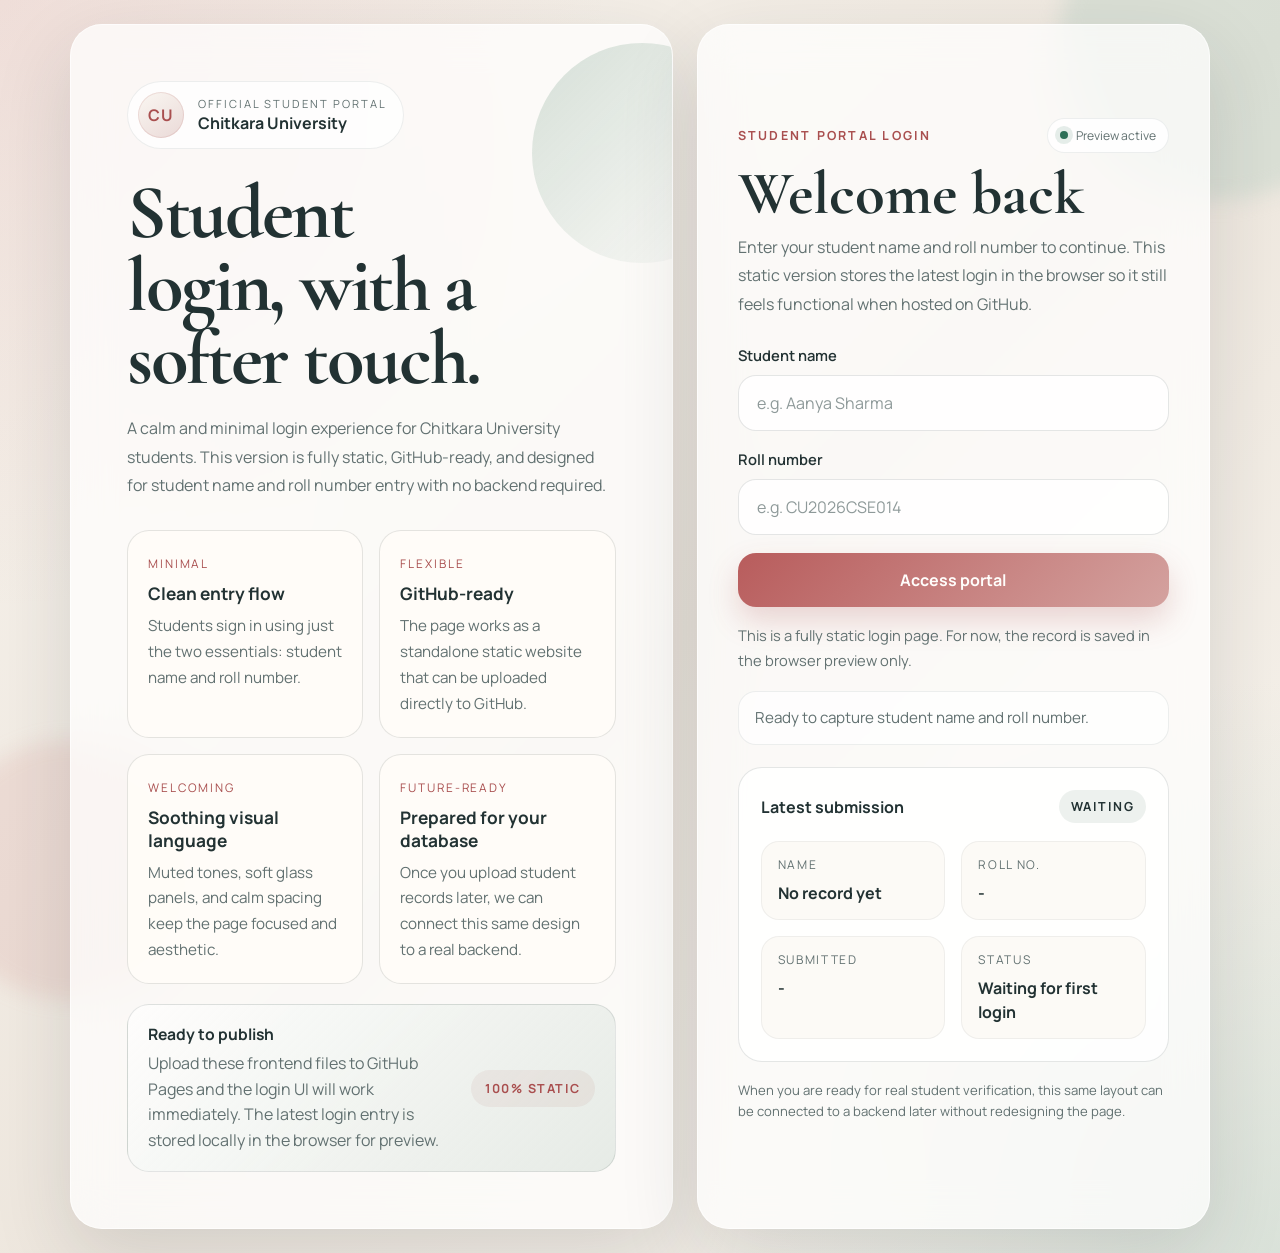
==== index.html @ b365e527 "Add files via upload" ====
<!DOCTYPE html>
<html lang="en">
<head>
    <meta charset="UTF-8">
    <meta name="viewport" content="width=device-width, initial-scale=1.0">
    <title>Chitkara University | Student Login</title>
    <link rel="preconnect" href="https://fonts.googleapis.com">
    <link rel="preconnect" href="https://fonts.gstatic.com" crossorigin>
    <link href="https://fonts.googleapis.com/css2?family=Cormorant+Garamond:wght@500;600;700&family=Manrope:wght@400;500;600;700&display=swap" rel="stylesheet">
    <style>
        :root {
            --sand: #f5efe7;
            --mist: rgba(255, 255, 255, 0.72);
            --paper: rgba(255, 252, 248, 0.92);
            --sage: #c9d7cd;
            --rose: #cf8f8d;
            --rose-deep: #a94f4f;
            --ink: #223233;
            --muted: #627171;
            --line: rgba(34, 50, 51, 0.12);
            --shadow: 0 28px 80px rgba(36, 44, 52, 0.14);
            --success: #2e6f57;
            --warning: #99695d;
        }

        * {
            box-sizing: border-box;
        }

        html {
            scroll-behavior: smooth;
        }

        body {
            margin: 0;
            min-height: 100vh;
            font-family: "Manrope", sans-serif;
            color: var(--ink);
            background:
                radial-gradient(circle at top left, rgba(207, 143, 141, 0.22), transparent 34%),
                radial-gradient(circle at bottom right, rgba(201, 215, 205, 0.65), transparent 32%),
                linear-gradient(135deg, #f8f4ee 0%, #eee7de 52%, #f9f6f0 100%);
            position: relative;
            overflow-x: hidden;
        }

        body::before,
        body::after {
            content: "";
            position: fixed;
            border-radius: 999px;
            filter: blur(10px);
            pointer-events: none;
            z-index: 0;
        }

        body::before {
            width: 320px;
            height: 320px;
            top: -120px;
            right: -100px;
            background: rgba(201, 215, 205, 0.55);
        }

        body::after {
            width: 260px;
            height: 260px;
            bottom: -100px;
            left: -60px;
            background: rgba(207, 143, 141, 0.18);
        }

        .page-shell {
            min-height: 100vh;
            display: grid;
            place-items: center;
            padding: 24px;
            position: relative;
            z-index: 1;
        }

        .portal {
            width: min(1140px, 100%);
            display: grid;
            grid-template-columns: 1.08fr 0.92fr;
            gap: 24px;
            align-items: stretch;
        }

        .panel {
            position: relative;
            overflow: hidden;
            border-radius: 32px;
            border: 1px solid rgba(255, 255, 255, 0.65);
            background: var(--mist);
            backdrop-filter: blur(20px);
            box-shadow: var(--shadow);
        }

        .hero-panel {
            padding: clamp(32px, 5vw, 56px);
        }

        .hero-panel::after {
            content: "";
            position: absolute;
            width: 220px;
            height: 220px;
            right: -80px;
            top: 18px;
            border-radius: 50%;
            background: linear-gradient(135deg, rgba(201, 215, 205, 0.75), rgba(255, 255, 255, 0));
        }

        .brand-chip {
            display: inline-flex;
            align-items: center;
            gap: 14px;
            padding: 10px 16px 10px 10px;
            border-radius: 999px;
            background: rgba(255, 255, 255, 0.72);
            border: 1px solid rgba(34, 50, 51, 0.08);
            margin-bottom: 28px;
        }

        .brand-mark {
            width: 46px;
            height: 46px;
            border-radius: 50%;
            display: grid;
            place-items: center;
            background: linear-gradient(145deg, #faf7f2, #ead9d7);
            color: var(--rose-deep);
            font-weight: 700;
            letter-spacing: 0.08em;
            box-shadow: inset 0 0 0 1px rgba(169, 79, 79, 0.14);
        }

        .brand-text {
            line-height: 1.2;
        }

        .brand-text small {
            display: block;
            color: var(--muted);
            text-transform: uppercase;
            letter-spacing: 0.18em;
            font-size: 0.7rem;
            margin-bottom: 4px;
        }

        .brand-text strong {
            font-size: 1rem;
            font-weight: 700;
        }

        .hero-title {
            margin: 0 0 18px;
            font-family: "Cormorant Garamond", serif;
            font-size: clamp(3.2rem, 6vw, 5.1rem);
            line-height: 0.95;
            letter-spacing: -0.03em;
            max-width: 10ch;
        }

        .hero-copy {
            max-width: 34rem;
            margin: 0 0 30px;
            color: var(--muted);
            font-size: 1rem;
            line-height: 1.8;
        }

        .hero-grid {
            display: grid;
            grid-template-columns: repeat(2, minmax(0, 1fr));
            gap: 16px;
            margin-bottom: 20px;
        }

        .feature-card {
            border-radius: 22px;
            padding: 20px;
            background: var(--paper);
            border: 1px solid var(--line);
        }

        .feature-card span {
            display: inline-block;
            font-size: 0.74rem;
            text-transform: uppercase;
            letter-spacing: 0.16em;
            color: var(--rose-deep);
            margin-bottom: 10px;
        }

        .feature-card h2 {
            margin: 0 0 8px;
            font-size: 1.08rem;
        }

        .feature-card p {
            margin: 0;
            color: var(--muted);
            line-height: 1.7;
            font-size: 0.95rem;
        }

        .feature-banner {
            display: flex;
            justify-content: space-between;
            gap: 16px;
            align-items: center;
            padding: 18px 20px;
            border-radius: 22px;
            background: linear-gradient(135deg, rgba(255, 255, 255, 0.68), rgba(201, 215, 205, 0.42));
            border: 1px solid var(--line);
        }

        .feature-banner strong {
            display: block;
            margin-bottom: 6px;
            font-size: 0.98rem;
        }

        .feature-banner p {
            margin: 0;
            color: var(--muted);
            line-height: 1.6;
        }

        .feature-pill {
            white-space: nowrap;
            padding: 10px 14px;
            border-radius: 999px;
            background: rgba(169, 79, 79, 0.08);
            color: var(--rose-deep);
            font-size: 0.78rem;
            text-transform: uppercase;
            letter-spacing: 0.12em;
            font-weight: 700;
        }

        .login-panel {
            padding: clamp(28px, 4vw, 40px);
            display: flex;
            flex-direction: column;
            justify-content: center;
        }

        .panel-top {
            display: flex;
            justify-content: space-between;
            gap: 12px;
            align-items: center;
            margin-bottom: 12px;
        }

        .eyebrow {
            margin: 0;
            color: var(--rose-deep);
            text-transform: uppercase;
            letter-spacing: 0.18em;
            font-size: 0.78rem;
            font-weight: 700;
        }

        .live-chip {
            padding: 8px 12px;
            border-radius: 999px;
            background: rgba(255, 255, 255, 0.86);
            border: 1px solid rgba(34, 50, 51, 0.08);
            color: var(--muted);
            font-size: 0.76rem;
            display: inline-flex;
            align-items: center;
            gap: 8px;
        }

        .live-chip::before {
            content: "";
            width: 8px;
            height: 8px;
            border-radius: 50%;
            background: var(--success);
            box-shadow: 0 0 0 5px rgba(46, 111, 87, 0.12);
        }

        .login-title {
            margin: 0 0 10px;
            font-family: "Cormorant Garamond", serif;
            font-size: clamp(2.7rem, 5vw, 3.8rem);
            line-height: 0.95;
        }

        .login-copy {
            margin: 0 0 26px;
            color: var(--muted);
            line-height: 1.8;
        }

        form {
            display: grid;
            gap: 18px;
        }

        .field {
            display: grid;
            gap: 10px;
        }

        label {
            font-size: 0.92rem;
            font-weight: 600;
            color: var(--ink);
        }

        input {
            width: 100%;
            border: 1px solid rgba(34, 50, 51, 0.12);
            border-radius: 18px;
            padding: 16px 18px;
            background: rgba(255, 255, 255, 0.84);
            font: inherit;
            color: var(--ink);
            transition: border-color 0.25s ease, transform 0.25s ease, box-shadow 0.25s ease;
        }

        input::placeholder {
            color: rgba(98, 113, 113, 0.72);
        }

        input:focus {
            outline: none;
            border-color: rgba(169, 79, 79, 0.32);
            box-shadow: 0 0 0 5px rgba(169, 79, 79, 0.08);
            transform: translateY(-1px);
        }

        .submit-button {
            border: 0;
            border-radius: 18px;
            padding: 16px 18px;
            font: inherit;
            font-weight: 700;
            background: linear-gradient(135deg, #b85c5c, #d4a29f);
            color: #fffdfb;
            cursor: pointer;
            transition: transform 0.25s ease, box-shadow 0.25s ease, opacity 0.25s ease;
            box-shadow: 0 14px 30px rgba(169, 79, 79, 0.22);
        }

        .submit-button:hover {
            transform: translateY(-2px);
            box-shadow: 0 18px 35px rgba(169, 79, 79, 0.3);
        }

        .submit-button:disabled {
            opacity: 0.7;
            cursor: wait;
            transform: none;
        }

        .helper {
            margin: 16px 0 0;
            color: var(--muted);
            font-size: 0.92rem;
            line-height: 1.7;
        }

        .status {
            margin-top: 18px;
            border-radius: 18px;
            padding: 14px 16px;
            font-size: 0.95rem;
            line-height: 1.6;
            background: rgba(255, 255, 255, 0.68);
            border: 1px solid rgba(34, 50, 51, 0.08);
            color: var(--muted);
        }

        .status.success {
            background: rgba(46, 111, 87, 0.08);
            border-color: rgba(46, 111, 87, 0.2);
            color: var(--success);
        }

        .status.warning {
            background: rgba(153, 105, 93, 0.08);
            border-color: rgba(153, 105, 93, 0.18);
            color: var(--warning);
        }

        .status.error {
            background: rgba(169, 79, 79, 0.08);
            border-color: rgba(169, 79, 79, 0.18);
            color: var(--rose-deep);
        }

        .preview-card {
            margin-top: 22px;
            padding: 22px;
            border-radius: 24px;
            background: rgba(255, 255, 255, 0.86);
            border: 1px solid var(--line);
        }

        .preview-header {
            display: flex;
            justify-content: space-between;
            gap: 12px;
            align-items: center;
            margin-bottom: 18px;
        }

        .preview-header strong {
            font-size: 1rem;
        }

        .storage-mode {
            padding: 8px 12px;
            border-radius: 999px;
            background: rgba(201, 215, 205, 0.34);
            color: var(--ink);
            font-size: 0.78rem;
            text-transform: uppercase;
            letter-spacing: 0.12em;
            font-weight: 700;
        }

        .preview-grid {
            margin: 0;
            display: grid;
            grid-template-columns: repeat(2, minmax(0, 1fr));
            gap: 16px;
        }

        .preview-grid div {
            padding: 14px 16px;
            border-radius: 18px;
            background: #fcfaf6;
            border: 1px solid rgba(34, 50, 51, 0.06);
        }

        dt {
            font-size: 0.75rem;
            text-transform: uppercase;
            letter-spacing: 0.14em;
            color: var(--muted);
            margin-bottom: 8px;
        }

        dd {
            margin: 0;
            font-size: 1rem;
            font-weight: 700;
            line-height: 1.5;
        }

        .footer-note {
            margin-top: 18px;
            color: var(--muted);
            font-size: 0.82rem;
            line-height: 1.6;
        }

        @media (max-width: 920px) {
            .portal {
                grid-template-columns: 1fr;
            }

            .hero-title {
                max-width: none;
            }
        }

        @media (max-width: 640px) {
            .page-shell {
                padding: 16px;
            }

            .hero-grid,
            .preview-grid {
                grid-template-columns: 1fr;
            }

            .feature-banner,
            .panel-top,
            .preview-header {
                flex-direction: column;
                align-items: flex-start;
            }

            .hero-panel,
            .login-panel {
                border-radius: 28px;
            }
        }
    </style>
</head>
<body>
    <div class="page-shell">
        <main class="portal">
            <section class="panel hero-panel">
                <div class="brand-chip">
                    <div class="brand-mark" aria-hidden="true">CU</div>
                    <div class="brand-text">
                        <small>Official Student Portal</small>
                        <strong>Chitkara University</strong>
                    </div>
                </div>

                <h1 class="hero-title">Student login, with a softer touch.</h1>
                <p class="hero-copy">
                    A calm and minimal login experience for Chitkara University students. This version is fully static,
                    GitHub-ready, and designed for student name and roll number entry with no backend required.
                </p>

                <div class="hero-grid">
                    <article class="feature-card">
                        <span>Minimal</span>
                        <h2>Clean entry flow</h2>
                        <p>Students sign in using just the two essentials: student name and roll number.</p>
                    </article>
                    <article class="feature-card">
                        <span>Flexible</span>
                        <h2>GitHub-ready</h2>
                        <p>The page works as a standalone static website that can be uploaded directly to GitHub.</p>
                    </article>
                    <article class="feature-card">
                        <span>Welcoming</span>
                        <h2>Soothing visual language</h2>
                        <p>Muted tones, soft glass panels, and calm spacing keep the page focused and aesthetic.</p>
                    </article>
                    <article class="feature-card">
                        <span>Future-ready</span>
                        <h2>Prepared for your database</h2>
                        <p>Once you upload student records later, we can connect this same design to a real backend.</p>
                    </article>
                </div>

                <div class="feature-banner">
                    <div>
                        <strong>Ready to publish</strong>
                        <p>
                            Upload these frontend files to GitHub Pages and the login UI will work immediately. The
                            latest login entry is stored locally in the browser for preview.
                        </p>
                    </div>
                    <div class="feature-pill">100% Static</div>
                </div>
            </section>

            <section class="panel login-panel">
                <div class="panel-top">
                    <p class="eyebrow">Student Portal Login</p>
                    <div class="live-chip">Preview active</div>
                </div>

                <h2 class="login-title">Welcome back</h2>
                <p class="login-copy">
                    Enter your student name and roll number to continue. This static version stores the latest login in
                    the browser so it still feels functional when hosted on GitHub.
                </p>

                <form id="login-form" novalidate>
                    <div class="field">
                        <label for="studentName">Student name</label>
                        <input
                            id="studentName"
                            name="studentName"
                            type="text"
                            placeholder="e.g. Aanya Sharma"
                            autocomplete="name"
                            required
                        >
                    </div>

                    <div class="field">
                        <label for="rollNumber">Roll number</label>
                        <input
                            id="rollNumber"
                            name="rollNumber"
                            type="text"
                            placeholder="e.g. CU2026CSE014"
                            autocomplete="off"
                            required
                        >
                    </div>

                    <button id="submitButton" class="submit-button" type="submit">Access portal</button>
                </form>

                <p class="helper">
                    This is a fully static login page. For now, the record is saved in the browser preview only.
                </p>

                <div id="formStatus" class="status" aria-live="polite">
                    Ready to capture student name and roll number.
                </div>

                <section class="preview-card" aria-labelledby="previewTitle">
                    <div class="preview-header">
                        <strong id="previewTitle">Latest submission</strong>
                        <span id="storageMode" class="storage-mode">Waiting</span>
                    </div>
                    <dl class="preview-grid">
                        <div>
                            <dt>Name</dt>
                            <dd id="previewName">No record yet</dd>
                        </div>
                        <div>
                            <dt>Roll no.</dt>
                            <dd id="previewRoll">-</dd>
                        </div>
                        <div>
                            <dt>Submitted</dt>
                            <dd id="previewTime">-</dd>
                        </div>
                        <div>
                            <dt>Status</dt>
                            <dd id="previewStatus">Waiting for first login</dd>
                        </div>
                    </dl>
                </section>

                <p class="footer-note">
                    When you are ready for real student verification, this same layout can be connected to a backend
                    later without redesigning the page.
                </p>
            </section>
        </main>
    </div>

    <script src="app.js"></script>
</body>
</html>
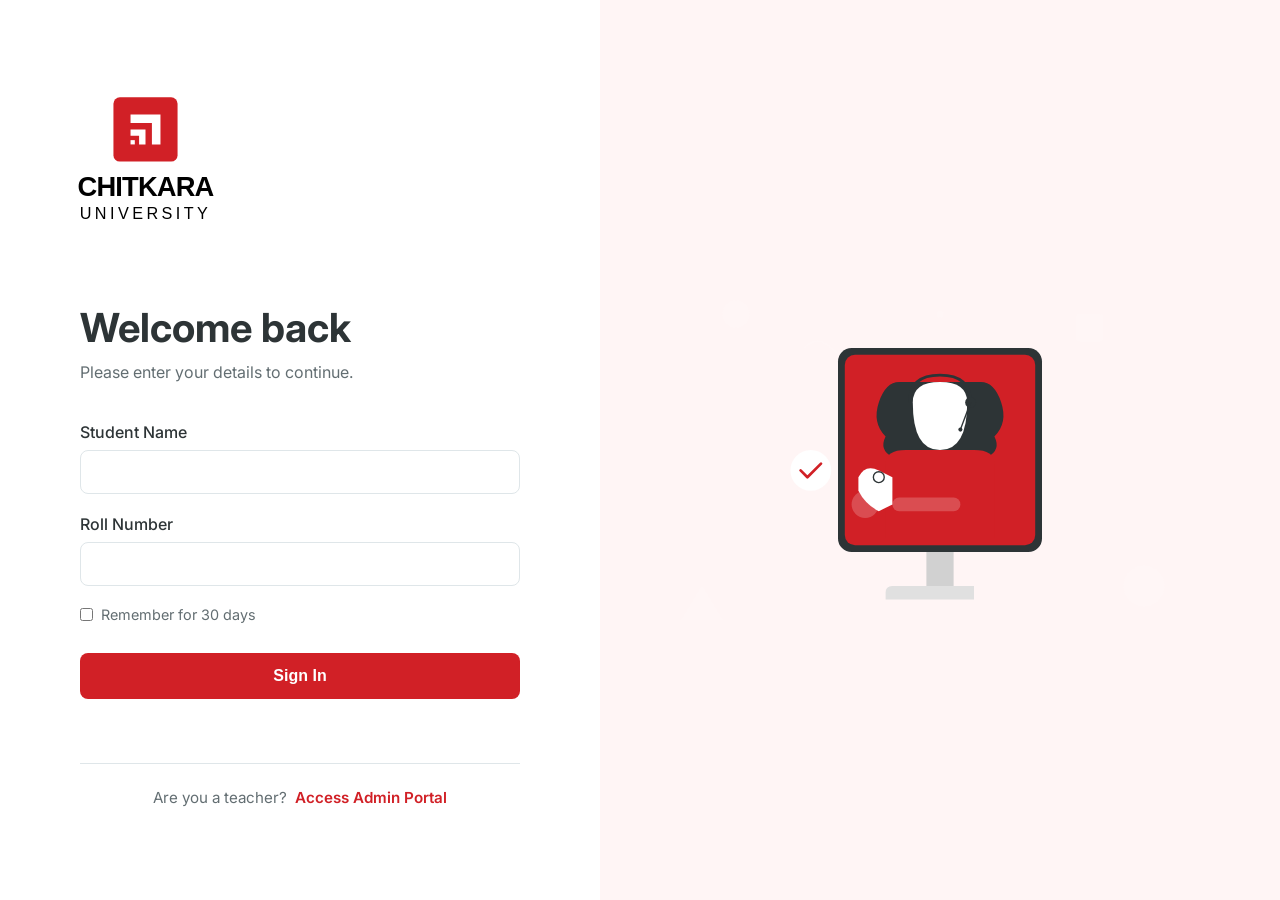
==== commit 7a657f19: "Add files via upload" ====
--- a/index.html
+++ b/index.html
@@ -3,635 +3,53 @@
 <head>
     <meta charset="UTF-8">
     <meta name="viewport" content="width=device-width, initial-scale=1.0">
-    <title>Chitkara University | Student Login</title>
+    <title>Chitkara University - Student Portal</title>
+    <link rel="stylesheet" href="style.css">
     <link rel="preconnect" href="https://fonts.googleapis.com">
     <link rel="preconnect" href="https://fonts.gstatic.com" crossorigin>
-    <link href="https://fonts.googleapis.com/css2?family=Cormorant+Garamond:wght@500;600;700&family=Manrope:wght@400;500;600;700&display=swap" rel="stylesheet">
-    <style>
-        :root {
-            --sand: #f5efe7;
-            --mist: rgba(255, 255, 255, 0.72);
-            --paper: rgba(255, 252, 248, 0.92);
-            --sage: #c9d7cd;
-            --rose: #cf8f8d;
-            --rose-deep: #a94f4f;
-            --ink: #223233;
-            --muted: #627171;
-            --line: rgba(34, 50, 51, 0.12);
-            --shadow: 0 28px 80px rgba(36, 44, 52, 0.14);
-            --success: #2e6f57;
-            --warning: #99695d;
-        }
-
-        * {
-            box-sizing: border-box;
-        }
-
-        html {
-            scroll-behavior: smooth;
-        }
-
-        body {
-            margin: 0;
-            min-height: 100vh;
-            font-family: "Manrope", sans-serif;
-            color: var(--ink);
-            background:
-                radial-gradient(circle at top left, rgba(207, 143, 141, 0.22), transparent 34%),
-                radial-gradient(circle at bottom right, rgba(201, 215, 205, 0.65), transparent 32%),
-                linear-gradient(135deg, #f8f4ee 0%, #eee7de 52%, #f9f6f0 100%);
-            position: relative;
-            overflow-x: hidden;
-        }
-
-        body::before,
-        body::after {
-            content: "";
-            position: fixed;
-            border-radius: 999px;
-            filter: blur(10px);
-            pointer-events: none;
-            z-index: 0;
-        }
-
-        body::before {
-            width: 320px;
-            height: 320px;
-            top: -120px;
-            right: -100px;
-            background: rgba(201, 215, 205, 0.55);
-        }
-
-        body::after {
-            width: 260px;
-            height: 260px;
-            bottom: -100px;
-            left: -60px;
-            background: rgba(207, 143, 141, 0.18);
-        }
-
-        .page-shell {
-            min-height: 100vh;
-            display: grid;
-            place-items: center;
-            padding: 24px;
-            position: relative;
-            z-index: 1;
-        }
-
-        .portal {
-            width: min(1140px, 100%);
-            display: grid;
-            grid-template-columns: 1.08fr 0.92fr;
-            gap: 24px;
-            align-items: stretch;
-        }
-
-        .panel {
-            position: relative;
-            overflow: hidden;
-            border-radius: 32px;
-            border: 1px solid rgba(255, 255, 255, 0.65);
-            background: var(--mist);
-            backdrop-filter: blur(20px);
-            box-shadow: var(--shadow);
-        }
-
-        .hero-panel {
-            padding: clamp(32px, 5vw, 56px);
-        }
-
-        .hero-panel::after {
-            content: "";
-            position: absolute;
-            width: 220px;
-            height: 220px;
-            right: -80px;
-            top: 18px;
-            border-radius: 50%;
-            background: linear-gradient(135deg, rgba(201, 215, 205, 0.75), rgba(255, 255, 255, 0));
-        }
-
-        .brand-chip {
-            display: inline-flex;
-            align-items: center;
-            gap: 14px;
-            padding: 10px 16px 10px 10px;
-            border-radius: 999px;
-            background: rgba(255, 255, 255, 0.72);
-            border: 1px solid rgba(34, 50, 51, 0.08);
-            margin-bottom: 28px;
-        }
-
-        .brand-mark {
-            width: 46px;
-            height: 46px;
-            border-radius: 50%;
-            display: grid;
-            place-items: center;
-            background: linear-gradient(145deg, #faf7f2, #ead9d7);
-            color: var(--rose-deep);
-            font-weight: 700;
-            letter-spacing: 0.08em;
-            box-shadow: inset 0 0 0 1px rgba(169, 79, 79, 0.14);
-        }
-
-        .brand-text {
-            line-height: 1.2;
-        }
-
-        .brand-text small {
-            display: block;
-            color: var(--muted);
-            text-transform: uppercase;
-            letter-spacing: 0.18em;
-            font-size: 0.7rem;
-            margin-bottom: 4px;
-        }
-
-        .brand-text strong {
-            font-size: 1rem;
-            font-weight: 700;
-        }
-
-        .hero-title {
-            margin: 0 0 18px;
-            font-family: "Cormorant Garamond", serif;
-            font-size: clamp(3.2rem, 6vw, 5.1rem);
-            line-height: 0.95;
-            letter-spacing: -0.03em;
-            max-width: 10ch;
-        }
-
-        .hero-copy {
-            max-width: 34rem;
-            margin: 0 0 30px;
-            color: var(--muted);
-            font-size: 1rem;
-            line-height: 1.8;
-        }
-
-        .hero-grid {
-            display: grid;
-            grid-template-columns: repeat(2, minmax(0, 1fr));
-            gap: 16px;
-            margin-bottom: 20px;
-        }
-
-        .feature-card {
-            border-radius: 22px;
-            padding: 20px;
-            background: var(--paper);
-            border: 1px solid var(--line);
-        }
-
-        .feature-card span {
-            display: inline-block;
-            font-size: 0.74rem;
-            text-transform: uppercase;
-            letter-spacing: 0.16em;
-            color: var(--rose-deep);
-            margin-bottom: 10px;
-        }
-
-        .feature-card h2 {
-            margin: 0 0 8px;
-            font-size: 1.08rem;
-        }
-
-        .feature-card p {
-            margin: 0;
-            color: var(--muted);
-            line-height: 1.7;
-            font-size: 0.95rem;
-        }
-
-        .feature-banner {
-            display: flex;
-            justify-content: space-between;
-            gap: 16px;
-            align-items: center;
-            padding: 18px 20px;
-            border-radius: 22px;
-            background: linear-gradient(135deg, rgba(255, 255, 255, 0.68), rgba(201, 215, 205, 0.42));
-            border: 1px solid var(--line);
-        }
-
-        .feature-banner strong {
-            display: block;
-            margin-bottom: 6px;
-            font-size: 0.98rem;
-        }
-
-        .feature-banner p {
-            margin: 0;
-            color: var(--muted);
-            line-height: 1.6;
-        }
-
-        .feature-pill {
-            white-space: nowrap;
-            padding: 10px 14px;
-            border-radius: 999px;
-            background: rgba(169, 79, 79, 0.08);
-            color: var(--rose-deep);
-            font-size: 0.78rem;
-            text-transform: uppercase;
-            letter-spacing: 0.12em;
-            font-weight: 700;
-        }
-
-        .login-panel {
-            padding: clamp(28px, 4vw, 40px);
-            display: flex;
-            flex-direction: column;
-            justify-content: center;
-        }
-
-        .panel-top {
-            display: flex;
-            justify-content: space-between;
-            gap: 12px;
-            align-items: center;
-            margin-bottom: 12px;
-        }
-
-        .eyebrow {
-            margin: 0;
-            color: var(--rose-deep);
-            text-transform: uppercase;
-            letter-spacing: 0.18em;
-            font-size: 0.78rem;
-            font-weight: 700;
-        }
-
-        .live-chip {
-            padding: 8px 12px;
-            border-radius: 999px;
-            background: rgba(255, 255, 255, 0.86);
-            border: 1px solid rgba(34, 50, 51, 0.08);
-            color: var(--muted);
-            font-size: 0.76rem;
-            display: inline-flex;
-            align-items: center;
-            gap: 8px;
-        }
-
-        .live-chip::before {
-            content: "";
-            width: 8px;
-            height: 8px;
-            border-radius: 50%;
-            background: var(--success);
-            box-shadow: 0 0 0 5px rgba(46, 111, 87, 0.12);
-        }
-
-        .login-title {
-            margin: 0 0 10px;
-            font-family: "Cormorant Garamond", serif;
-            font-size: clamp(2.7rem, 5vw, 3.8rem);
-            line-height: 0.95;
-        }
-
-        .login-copy {
-            margin: 0 0 26px;
-            color: var(--muted);
-            line-height: 1.8;
-        }
-
-        form {
-            display: grid;
-            gap: 18px;
-        }
-
-        .field {
-            display: grid;
-            gap: 10px;
-        }
-
-        label {
-            font-size: 0.92rem;
-            font-weight: 600;
-            color: var(--ink);
-        }
-
-        input {
-            width: 100%;
-            border: 1px solid rgba(34, 50, 51, 0.12);
-            border-radius: 18px;
-            padding: 16px 18px;
-            background: rgba(255, 255, 255, 0.84);
-            font: inherit;
-            color: var(--ink);
-            transition: border-color 0.25s ease, transform 0.25s ease, box-shadow 0.25s ease;
-        }
-
-        input::placeholder {
-            color: rgba(98, 113, 113, 0.72);
-        }
-
-        input:focus {
-            outline: none;
-            border-color: rgba(169, 79, 79, 0.32);
-            box-shadow: 0 0 0 5px rgba(169, 79, 79, 0.08);
-            transform: translateY(-1px);
-        }
-
-        .submit-button {
-            border: 0;
-            border-radius: 18px;
-            padding: 16px 18px;
-            font: inherit;
-            font-weight: 700;
-            background: linear-gradient(135deg, #b85c5c, #d4a29f);
-            color: #fffdfb;
-            cursor: pointer;
-            transition: transform 0.25s ease, box-shadow 0.25s ease, opacity 0.25s ease;
-            box-shadow: 0 14px 30px rgba(169, 79, 79, 0.22);
-        }
-
-        .submit-button:hover {
-            transform: translateY(-2px);
-            box-shadow: 0 18px 35px rgba(169, 79, 79, 0.3);
-        }
-
-        .submit-button:disabled {
-            opacity: 0.7;
-            cursor: wait;
-            transform: none;
-        }
-
-        .helper {
-            margin: 16px 0 0;
-            color: var(--muted);
-            font-size: 0.92rem;
-            line-height: 1.7;
-        }
-
-        .status {
-            margin-top: 18px;
-            border-radius: 18px;
-            padding: 14px 16px;
-            font-size: 0.95rem;
-            line-height: 1.6;
-            background: rgba(255, 255, 255, 0.68);
-            border: 1px solid rgba(34, 50, 51, 0.08);
-            color: var(--muted);
-        }
-
-        .status.success {
-            background: rgba(46, 111, 87, 0.08);
-            border-color: rgba(46, 111, 87, 0.2);
-            color: var(--success);
-        }
-
-        .status.warning {
-            background: rgba(153, 105, 93, 0.08);
-            border-color: rgba(153, 105, 93, 0.18);
-            color: var(--warning);
-        }
-
-        .status.error {
-            background: rgba(169, 79, 79, 0.08);
-            border-color: rgba(169, 79, 79, 0.18);
-            color: var(--rose-deep);
-        }
-
-        .preview-card {
-            margin-top: 22px;
-            padding: 22px;
-            border-radius: 24px;
-            background: rgba(255, 255, 255, 0.86);
-            border: 1px solid var(--line);
-        }
-
-        .preview-header {
-            display: flex;
-            justify-content: space-between;
-            gap: 12px;
-            align-items: center;
-            margin-bottom: 18px;
-        }
-
-        .preview-header strong {
-            font-size: 1rem;
-        }
-
-        .storage-mode {
-            padding: 8px 12px;
-            border-radius: 999px;
-            background: rgba(201, 215, 205, 0.34);
-            color: var(--ink);
-            font-size: 0.78rem;
-            text-transform: uppercase;
-            letter-spacing: 0.12em;
-            font-weight: 700;
-        }
-
-        .preview-grid {
-            margin: 0;
-            display: grid;
-            grid-template-columns: repeat(2, minmax(0, 1fr));
-            gap: 16px;
-        }
-
-        .preview-grid div {
-            padding: 14px 16px;
-            border-radius: 18px;
-            background: #fcfaf6;
-            border: 1px solid rgba(34, 50, 51, 0.06);
-        }
-
-        dt {
-            font-size: 0.75rem;
-            text-transform: uppercase;
-            letter-spacing: 0.14em;
-            color: var(--muted);
-            margin-bottom: 8px;
-        }
-
-        dd {
-            margin: 0;
-            font-size: 1rem;
-            font-weight: 700;
-            line-height: 1.5;
-        }
-
-        .footer-note {
-            margin-top: 18px;
-            color: var(--muted);
-            font-size: 0.82rem;
-            line-height: 1.6;
-        }
-
-        @media (max-width: 920px) {
-            .portal {
-                grid-template-columns: 1fr;
-            }
-
-            .hero-title {
-                max-width: none;
-            }
-        }
-
-        @media (max-width: 640px) {
-            .page-shell {
-                padding: 16px;
-            }
-
-            .hero-grid,
-            .preview-grid {
-                grid-template-columns: 1fr;
-            }
-
-            .feature-banner,
-            .panel-top,
-            .preview-header {
-                flex-direction: column;
-                align-items: flex-start;
-            }
-
-            .hero-panel,
-            .login-panel {
-                border-radius: 28px;
-            }
-        }
-    </style>
+    <link href="https://fonts.googleapis.com/css2?family=Inter:wght@400;500;600;700&display=swap" rel="stylesheet">
 </head>
 <body>
-    <div class="page-shell">
-        <main class="portal">
-            <section class="panel hero-panel">
-                <div class="brand-chip">
-                    <div class="brand-mark" aria-hidden="true">CU</div>
-                    <div class="brand-text">
-                        <small>Official Student Portal</small>
-                        <strong>Chitkara University</strong>
+    <div class="container">
+        <div class="login-panel">
+            <header class="login-header">
+                <img src="logo.svg" alt="Chitkara University Logo" class="logo">
+            </header>
+            
+            <main class="login-main">
+                <h1>Welcome back</h1>
+                <p class="subtitle">Please enter your details to continue.</p>
+
+                <form id="login-form">
+                    <div class="input-group">
+                        <label for="student-name">Student Name</label>
+                        <input type="text" id="student-name" required>
                     </div>
-                </div>
-
-                <h1 class="hero-title">Student login, with a softer touch.</h1>
-                <p class="hero-copy">
-                    A calm and minimal login experience for Chitkara University students. This version is fully static,
-                    GitHub-ready, and designed for student name and roll number entry with no backend required.
-                </p>
-
-                <div class="hero-grid">
-                    <article class="feature-card">
-                        <span>Minimal</span>
-                        <h2>Clean entry flow</h2>
-                        <p>Students sign in using just the two essentials: student name and roll number.</p>
-                    </article>
-                    <article class="feature-card">
-                        <span>Flexible</span>
-                        <h2>GitHub-ready</h2>
-                        <p>The page works as a standalone static website that can be uploaded directly to GitHub.</p>
-                    </article>
-                    <article class="feature-card">
-                        <span>Welcoming</span>
-                        <h2>Soothing visual language</h2>
-                        <p>Muted tones, soft glass panels, and calm spacing keep the page focused and aesthetic.</p>
-                    </article>
-                    <article class="feature-card">
-                        <span>Future-ready</span>
-                        <h2>Prepared for your database</h2>
-                        <p>Once you upload student records later, we can connect this same design to a real backend.</p>
-                    </article>
-                </div>
-
-                <div class="feature-banner">
-                    <div>
-                        <strong>Ready to publish</strong>
-                        <p>
-                            Upload these frontend files to GitHub Pages and the login UI will work immediately. The
-                            latest login entry is stored locally in the browser for preview.
-                        </p>
+                    <div class="input-group">
+                        <label for="roll-number">Roll Number</label>
+                        <input type="text" id="roll-number" required>
                     </div>
-                    <div class="feature-pill">100% Static</div>
-                </div>
-            </section>
-
-            <section class="panel login-panel">
-                <div class="panel-top">
-                    <p class="eyebrow">Student Portal Login</p>
-                    <div class="live-chip">Preview active</div>
-                </div>
-
-                <h2 class="login-title">Welcome back</h2>
-                <p class="login-copy">
-                    Enter your student name and roll number to continue. This static version stores the latest login in
-                    the browser so it still feels functional when hosted on GitHub.
-                </p>
-
-                <form id="login-form" novalidate>
-                    <div class="field">
-                        <label for="studentName">Student name</label>
-                        <input
-                            id="studentName"
-                            name="studentName"
-                            type="text"
-                            placeholder="e.g. Aanya Sharma"
-                            autocomplete="name"
-                            required
-                        >
+                    
+                    <div class="options">
+                        <div class="remember-me">
+                            <input type="checkbox" id="remember">
+                            <label for="remember">Remember for 30 days</label>
+                        </div>
                     </div>
 
-                    <div class="field">
-                        <label for="rollNumber">Roll number</label>
-                        <input
-                            id="rollNumber"
-                            name="rollNumber"
-                            type="text"
-                            placeholder="e.g. CU2026CSE014"
-                            autocomplete="off"
-                            required
-                        >
-                    </div>
-
-                    <button id="submitButton" class="submit-button" type="submit">Access portal</button>
+                    <button type="submit" class="btn-primary">Sign In</button>
+                    <p id="error-message" class="error"></p>
                 </form>
-
-                <p class="helper">
-                    This is a fully static login page. For now, the record is saved in the browser preview only.
-                </p>
-
-                <div id="formStatus" class="status" aria-live="polite">
-                    Ready to capture student name and roll number.
+                
+                <div class="admin-access">
+                    <p>Are you a teacher? <a href="admin.html" class="admin-link">Access Admin Portal</a></p>
                 </div>
-
-                <section class="preview-card" aria-labelledby="previewTitle">
-                    <div class="preview-header">
-                        <strong id="previewTitle">Latest submission</strong>
-                        <span id="storageMode" class="storage-mode">Waiting</span>
-                    </div>
-                    <dl class="preview-grid">
-                        <div>
-                            <dt>Name</dt>
-                            <dd id="previewName">No record yet</dd>
-                        </div>
-                        <div>
-                            <dt>Roll no.</dt>
-                            <dd id="previewRoll">-</dd>
-                        </div>
-                        <div>
-                            <dt>Submitted</dt>
-                            <dd id="previewTime">-</dd>
-                        </div>
-                        <div>
-                            <dt>Status</dt>
-                            <dd id="previewStatus">Waiting for first login</dd>
-                        </div>
-                    </dl>
-                </section>
-
-                <p class="footer-note">
-                    When you are ready for real student verification, this same layout can be connected to a backend
-                    later without redesigning the page.
-                </p>
-            </section>
-        </main>
+            </main>
+        </div>
+        <div class="illustration-panel">
+             <img src="illustration.svg" alt="Illustration of a person at a helpdesk" class="illustration-svg">
+        </div>
     </div>
-
     <script src="app.js"></script>
 </body>
 </html>
--- a/style.css
+++ b/style.css
@@ -0,0 +1,1150 @@
+:root {
+    --primary-color: #d12026;
+    --primary-hover: #b01a1e;
+    --bg-color: #f8f9fa;
+    --text-color: #2d3436;
+    --text-muted: #636e72;
+    --border-color: #dfe6e9;
+    --input-bg: #ffffff;
+    --illustration-bg: #fff5f5;
+}
+
+* {
+    box-sizing: border-box;
+    margin: 0;
+    padding: 0;
+}
+
+body {
+    font-family: 'Inter', sans-serif;
+    background-color: var(--bg-color);
+    color: var(--text-color);
+    height: 100vh;
+    display: flex;
+    justify-content: center;
+    align-items: center;
+}
+
+.container {
+    display: flex;
+    width: 100%;
+    height: 100%;
+    background-color: #fff;
+    overflow: hidden;
+}
+
+/* Left Panel - Login Form */
+.login-panel {
+    flex: 1;
+    padding: 60px 80px;
+    display: flex;
+    flex-direction: column;
+    justify-content: center;
+    max-width: 600px;
+}
+
+.login-header {
+    margin-bottom: 40px;
+    display: flex;
+    justify-content: flex-start;
+}
+
+.logo {
+    height: 150px;
+    width: auto;
+    display: block;
+    margin-left: -20px;
+    margin-bottom: 20px;
+}
+
+.login-main h1 {
+    font-size: 2.5rem;
+    font-weight: 700;
+    margin-bottom: 10px;
+    color: #2d3436;
+}
+
+.subtitle {
+    color: var(--text-muted);
+    margin-bottom: 40px;
+    font-size: 1rem;
+}
+
+.input-group {
+    margin-bottom: 20px;
+}
+
+.input-group label {
+    display: block;
+    margin-bottom: 8px;
+    font-weight: 500;
+    color: #2d3436;
+}
+
+.input-group input {
+    width: 100%;
+    padding: 12px 16px;
+    border: 1px solid var(--border-color);
+    border-radius: 8px;
+    font-size: 1rem;
+    transition: border-color 0.2s, box-shadow 0.2s;
+}
+
+.input-group input:focus {
+    outline: none;
+    border-color: var(--primary-color);
+    box-shadow: 0 0 0 3px rgba(108, 92, 231, 0.1);
+}
+
+.options {
+    display: flex;
+    justify-content: space-between;
+    align-items: center;
+    margin-bottom: 30px;
+}
+
+.remember-me {
+    display: flex;
+    align-items: center;
+    gap: 8px;
+    color: var(--text-muted);
+    font-size: 0.9rem;
+}
+
+.forgot-password {
+    color: var(--primary-color);
+    text-decoration: none;
+    font-weight: 500;
+    font-size: 0.9rem;
+}
+
+.btn-primary {
+    width: 100%;
+    padding: 14px;
+    background-color: var(--primary-color);
+    color: white;
+    border: none;
+    border-radius: 8px;
+    font-size: 1rem;
+    font-weight: 600;
+    cursor: pointer;
+    transition: background-color 0.2s;
+}
+
+.btn-primary:hover {
+    background-color: var(--primary-hover);
+    transform: translateY(-2px);
+    box-shadow: 0 4px 12px rgba(209, 32, 38, 0.2);
+}
+
+.admin-access {
+    margin-top: 32px;
+    padding-top: 24px;
+    border-top: 1px solid var(--border-color);
+    text-align: center;
+}
+
+.admin-access p {
+    color: var(--text-muted);
+    font-size: 0.95rem;
+}
+
+.admin-link {
+    color: var(--primary-color);
+    text-decoration: none;
+    font-weight: 600;
+    margin-left: 4px;
+    transition: color 0.2s;
+}
+
+.admin-link:hover {
+    color: var(--primary-hover);
+    text-decoration: underline;
+}
+
+.error {
+    color: var(--primary-color);
+    margin-top: 15px;
+    font-size: 0.9rem;
+    text-align: center;
+    min-height: 1.2em;
+}
+
+/* Right Panel - Illustration */
+.illustration-panel {
+    flex: 1;
+    background-color: var(--illustration-bg);
+    display: flex;
+    justify-content: center;
+    align-items: center;
+    position: relative;
+    overflow: hidden;
+}
+
+.illustration-svg {
+    width: 80%;
+    max-width: 600px;
+    height: auto;
+}
+
+/* Login Page Responsive Design */
+@media (max-width: 900px) {
+    .illustration-panel {
+        display: none;
+    }
+    
+    .login-panel {
+        max-width: 100%;
+        padding: 40px;
+    }
+}
+
+/* Simulator Game Styles */
+.game-body {
+    background-color: #fdfbf7;
+    margin: 0;
+    min-height: 100dvh;
+    font-family: 'Inter', sans-serif;
+    display: flex;
+    justify-content: center;
+    align-items: center;
+    padding: 2rem;
+    box-sizing: border-box;
+    overflow-y: auto;
+}
+
+.game-container {
+    display: flex;
+    width: 100%;
+    max-width: 1400px;
+    height: 850px;
+    max-height: calc(100vh - 4rem);
+    gap: 1.5rem;
+    position: relative;
+}
+
+/* Left Panel: Scenario & Decisions */
+.game-main {
+    flex: 1.6;
+    display: flex;
+    flex-direction: column;
+    gap: 1.25rem;
+    min-width: 0; /* Prevent flex overflow */
+}
+
+.game-header {
+    background: #ffffff;
+    padding: 1.5rem 2rem;
+    border-radius: 1.25rem;
+    box-shadow: 0 10px 30px rgba(0,0,0,0.04);
+    display: flex;
+    justify-content: space-between;
+    align-items: center;
+    border: 1px solid rgba(0,0,0,0.05);
+}
+
+.header-left {
+    flex: 1;
+    display: flex;
+    flex-direction: column;
+    gap: 0.75rem;
+}
+
+.game-header h1 {
+    font-family: 'Cormorant Garamond', serif;
+    font-size: 1.75rem;
+    color: var(--primary-color);
+    margin: 0;
+    line-height: 1;
+}
+
+.round-indicator {
+    background: #fff5f5;
+    color: var(--primary-color);
+    padding: 0.6rem 1.2rem;
+    border-radius: 2rem;
+    font-weight: 800;
+    font-size: 0.85rem;
+    letter-spacing: 0.5px;
+    white-space: nowrap;
+}
+
+.scenario-card {
+    background: #ffffff;
+    flex: 1;
+    padding: 3rem;
+    border-radius: 1.5rem;
+    box-shadow: 0 15px 40px rgba(0,0,0,0.05);
+    display: flex;
+    flex-direction: column;
+    justify-content: center;
+    position: relative;
+    overflow: hidden;
+    border: 1px solid rgba(0,0,0,0.05);
+}
+
+.scenario-title {
+    font-size: 0.75rem;
+    text-transform: uppercase;
+    letter-spacing: 3px;
+    color: var(--text-muted);
+    margin-bottom: 0.75rem;
+    font-weight: 700;
+}
+
+.scenario-text {
+    font-size: 1.35rem;
+    font-weight: 600;
+    line-height: 1.5;
+    margin-bottom: 2.5rem;
+    color: #1a1a1a;
+}
+
+.options-grid {
+    display: grid;
+    grid-template-columns: 1fr;
+    gap: 1rem;
+}
+
+.option-btn {
+    background: #fff;
+    border: 1px solid #edf2f7;
+    padding: 1.25rem 1.75rem;
+    border-radius: 1rem;
+    cursor: pointer;
+    text-align: left;
+    transition: all 0.25s cubic-bezier(0.4, 0, 0.2, 1);
+    display: flex;
+    flex-direction: column;
+    gap: 0.4rem;
+    position: relative;
+}
+
+.option-btn:hover {
+    border-color: var(--primary-color);
+    background: #fffafa;
+    transform: translateX(8px);
+    box-shadow: 0 4px 12px rgba(209, 32, 38, 0.08);
+}
+
+.option-label {
+    font-weight: 800;
+    color: var(--primary-color);
+    font-size: 0.7rem;
+    text-transform: uppercase;
+    letter-spacing: 1px;
+}
+
+.option-text {
+    font-size: 1rem;
+    font-weight: 500;
+    color: #2d3748;
+}
+
+/* Right Panel: Performance Metrics */
+.game-sidebar {
+    flex: 0.8;
+    background: #ffffff;
+    border-radius: 1.5rem;
+    box-shadow: 0 15px 40px rgba(0,0,0,0.05);
+    padding: 1.5rem;
+    display: flex;
+    flex-direction: column;
+    gap: 0.75rem;
+    border: 1px solid rgba(0,0,0,0.05);
+    min-width: 320px;
+}
+
+.sidebar-title {
+    font-family: 'Cormorant Garamond', serif;
+    font-size: 1.4rem;
+    color: #1a1a1a;
+    margin-bottom: 0.25rem;
+    padding-bottom: 0.75rem;
+    border-bottom: 1px solid #f1f5f9;
+}
+
+.metrics-list {
+    display: flex;
+    flex-direction: column;
+    gap: 0.4rem;
+    padding-right: 5px;
+}
+
+/* Custom Scrollbar */
+.metrics-list::-webkit-scrollbar { width: 4px; }
+.metrics-list::-webkit-scrollbar-track { background: transparent; }
+.metrics-list::-webkit-scrollbar-thumb { background: #e2e8f0; border-radius: 10px; }
+
+.metric-item {
+    display: flex;
+    justify-content: space-between;
+    align-items: center;
+    padding: 0.6rem 0.85rem;
+    background: #f8fafc;
+    border-radius: 0.75rem;
+    transition: transform 0.2s;
+}
+
+.metric-item:hover {
+    transform: scale(1.02);
+    background: #f1f5f9;
+}
+
+.metric-info {
+    display: flex;
+    flex-direction: column;
+    gap: 0.2rem;
+}
+
+.metric-name {
+    font-size: 0.7rem;
+    color: var(--text-muted);
+    font-weight: 700;
+    text-transform: uppercase;
+    letter-spacing: 0.5px;
+}
+
+.metric-value {
+    font-size: 1.05rem;
+    font-weight: 700;
+    color: #1a202c;
+}
+
+.metric-change {
+    font-size: 0.75rem;
+    font-weight: 800;
+    padding: 0.25rem 0.5rem;
+    border-radius: 0.5rem;
+}
+
+.timer-bar {
+    height: 4px;
+    background: #f1f5f9;
+    border-radius: 10px;
+    overflow: hidden;
+    width: 100%;
+    max-width: 300px;
+}
+
+.timer-fill {
+    height: 100%;
+    background: var(--primary-color);
+    width: 100%;
+    transition: width linear 1s;
+    border-radius: 10px;
+}
+
+/* Result & Feedback Overlays */
+.overlay-content {
+    background: white;
+    padding: 3.5rem;
+    border-radius: 2rem;
+    max-width: 600px;
+    width: 90%;
+    box-shadow: 0 25px 70px rgba(0,0,0,0.15);
+    position: relative;
+    text-align: center;
+}
+
+.ranking-badge {
+    font-size: 4.5rem;
+    margin-bottom: 1.5rem;
+    filter: drop-shadow(0 10px 15px rgba(0,0,0,0.1));
+}
+
+.ranking-title {
+    font-family: 'Cormorant Garamond', serif;
+    font-size: 2.75rem;
+    color: var(--primary-color);
+    margin-bottom: 1rem;
+    font-weight: 700;
+}
+
+.score-summary {
+    font-size: 1.1rem;
+    color: #4a5568;
+    line-height: 1.7;
+    margin-bottom: 2.5rem;
+}
+
+.metric-card-grid {
+    display: grid;
+    grid-template-columns: 1fr 1fr;
+    gap: 1.25rem;
+    margin-bottom: 2rem;
+}
+
+.metric-card {
+    padding: 1.5rem;
+    background: #f8fafc;
+    border-radius: 1.25rem;
+    border: 1px solid #edf2f7;
+}
+
+.metric-card-label {
+    font-size: 0.75rem;
+    color: var(--text-muted);
+    font-weight: 700;
+    text-transform: uppercase;
+    margin-bottom: 0.5rem;
+}
+
+.metric-card-value {
+    font-size: 1.5rem;
+    font-weight: 800;
+    color: #1a202c;
+}
+
+/* Responsive Scaling */
+@media (max-height: 900px) {
+    .game-container {
+        height: 750px;
+    }
+    .scenario-card {
+        padding: 2rem;
+    }
+    .scenario-text {
+        font-size: 1.2rem;
+        margin-bottom: 1.5rem;
+    }
+}
+
+@media (max-width: 1200px) {
+    .game-body {
+        padding: 1rem;
+    }
+    .game-container {
+        flex-direction: column;
+        height: auto;
+        max-height: none;
+    }
+    .game-sidebar {
+        flex: none;
+        width: 100%;
+        min-width: 0;
+    }
+    .metrics-list {
+        display: grid;
+        grid-template-columns: repeat(auto-fill, minmax(200px, 1fr));
+        gap: 0.75rem;
+    }
+}
+
+@media (max-width: 600px) {
+    .scenario-card {
+        padding: 1.5rem;
+    }
+    .scenario-text {
+        font-size: 1.1rem;
+    }
+    .game-header {
+        flex-direction: column;
+        gap: 1rem;
+        text-align: center;
+    }
+    .timer-bar {
+        max-width: none;
+    }
+}
+
+.dashboard-container {
+    display: flex;
+    height: 100vh;
+}
+
+.sidebar {
+    width: 280px;
+    background-color: #fff;
+    border-right: 1px solid var(--border-color);
+    display: flex;
+    flex-direction: column;
+    padding: 24px;
+    transition: width 0.3s;
+}
+
+.sidebar-header {
+    margin-bottom: 40px;
+}
+
+.sidebar-logo {
+    width: 100%;
+    height: auto;
+    max-height: 120px;
+}
+
+.sidebar-nav {
+    flex: 1;
+}
+
+.nav-item {
+    display: flex;
+    align-items: center;
+    gap: 12px;
+    padding: 12px 16px;
+    text-decoration: none;
+    color: var(--text-muted);
+    border-radius: 12px;
+    margin-bottom: 8px;
+    font-weight: 500;
+    transition: background-color 0.2s, color 0.2s;
+    border: none;
+    background: none;
+    width: 100%;
+    cursor: pointer;
+    font-size: 1rem;
+}
+
+.nav-item:hover, .nav-item.active {
+    background-color: var(--illustration-bg);
+    color: var(--primary-color);
+}
+
+.nav-item i {
+    width: 20px;
+    height: 20px;
+}
+
+.nav-item.logout {
+    margin-top: auto;
+    color: #e74c3c;
+}
+
+.nav-item.logout:hover {
+    background-color: #fff5f5;
+}
+
+.main-content {
+    flex: 1;
+    overflow-y: auto;
+    padding: 40px;
+}
+
+.content-header {
+    display: flex;
+    justify-content: space-between;
+    align-items: center;
+    margin-bottom: 40px;
+}
+
+.greeting h1 {
+    font-size: 2.2rem;
+    color: var(--text-color);
+}
+
+.greeting p {
+    color: var(--text-muted);
+}
+
+.user-profile {
+    display: flex;
+    align-items: center;
+    gap: 16px;
+}
+
+.profile-info {
+    text-align: right;
+}
+
+.profile-name {
+    display: block;
+    font-weight: 600;
+    color: var(--text-color);
+}
+
+.profile-role {
+    font-size: 0.85rem;
+    color: var(--text-muted);
+}
+
+.profile-avatar img {
+    width: 48px;
+    height: 48px;
+    border-radius: 50%;
+    border: 2px solid var(--primary-color);
+}
+
+.dashboard-grid {
+    display: grid;
+    grid-template-columns: 2fr 1fr;
+    gap: 24px;
+    margin-bottom: 24px;
+}
+
+.section-container {
+    background: #fff;
+    padding: 24px;
+    border-radius: 20px;
+    box-shadow: 0 4px 15px rgba(0,0,0,0.02);
+}
+
+.section-header {
+    display: flex;
+    justify-content: space-between;
+    align-items: center;
+    margin-bottom: 24px;
+}
+
+.section-header h2 {
+    font-size: 1.25rem;
+    color: var(--text-color);
+}
+
+.see-all {
+    color: var(--primary-color);
+    text-decoration: none;
+    font-size: 0.9rem;
+    font-weight: 500;
+}
+
+.subject-cards {
+    display: grid;
+    grid-template-columns: repeat(auto-fit, minmax(200px, 1fr));
+    gap: 16px;
+}
+
+.subject-card {
+    padding: 20px;
+    border-radius: 16px;
+    border: 1px solid var(--border-color);
+    transition: transform 0.2s, box-shadow 0.2s;
+}
+
+.subject-card:hover {
+    transform: translateY(-5px);
+    box-shadow: 0 8px 25px rgba(0,0,0,0.05);
+}
+
+.subject-icon {
+    width: 48px;
+    height: 48px;
+    border-radius: 12px;
+    display: flex;
+    align-items: center;
+    justify-content: center;
+    margin-bottom: 16px;
+}
+
+.subject-card h3 {
+    font-size: 1.1rem;
+    margin-bottom: 8px;
+}
+
+.subject-card p {
+    font-size: 0.9rem;
+    color: var(--text-muted);
+    margin-bottom: 20px;
+}
+
+.btn-secondary {
+    width: 100%;
+    padding: 10px;
+    background: none;
+    border: 1px solid var(--border-color);
+    border-radius: 8px;
+    font-weight: 600;
+    color: var(--text-color);
+    cursor: pointer;
+    transition: background-color 0.2s;
+}
+
+.btn-secondary:hover {
+    background-color: var(--bg-color);
+    border-color: var(--primary-color);
+    color: var(--primary-color);
+}
+
+.announcement-list {
+    display: flex;
+    flex-direction: column;
+    gap: 16px;
+}
+
+.announcement-item {
+    display: flex;
+    gap: 16px;
+    padding-bottom: 16px;
+    border-bottom: 1px solid var(--border-color);
+}
+
+.announcement-item:last-child {
+    border-bottom: none;
+}
+
+.announcement-date {
+    background: var(--bg-color);
+    padding: 8px;
+    border-radius: 8px;
+    font-size: 0.8rem;
+    font-weight: 700;
+    color: var(--primary-color);
+    height: fit-content;
+    min-width: 50px;
+    text-align: center;
+}
+
+.announcement-content h4 {
+    font-size: 0.95rem;
+    margin-bottom: 4px;
+}
+
+.announcement-content p {
+    font-size: 0.85rem;
+    color: var(--text-muted);
+}
+
+.test-list {
+    display: flex;
+    flex-direction: column;
+    gap: 12px;
+}
+
+.test-item {
+    display: flex;
+    justify-content: space-between;
+    align-items: center;
+    padding: 20px;
+    border-radius: 12px;
+    border: 1px solid var(--border-color);
+}
+
+.test-item h3 {
+    font-size: 1rem;
+    margin-bottom: 4px;
+}
+
+.test-item p {
+    font-size: 0.85rem;
+    color: var(--text-muted);
+}
+
+.btn-primary.start-test {
+    width: auto;
+    padding: 10px 24px;
+}
+
+@media (max-width: 1100px) {
+    .dashboard-grid {
+        grid-template-columns: 1fr;
+    }
+}
+
+/* Test Page Styles */
+.test-body {
+    background-color: #f8f9fa;
+    display: block;
+    height: 100vh;
+    overflow: hidden;
+}
+
+.test-layout {
+    display: flex;
+    flex-direction: column;
+    height: 100vh;
+}
+
+.test-header {
+    background-color: #fff;
+    padding: 16px 40px;
+    border-bottom: 1px solid var(--border-color);
+    display: flex;
+    justify-content: space-between;
+    align-items: center;
+    box-shadow: 0 2px 10px rgba(0,0,0,0.02);
+}
+
+.test-logo img {
+    height: 60px;
+}
+
+.test-title h2 {
+    font-size: 1.25rem;
+    color: var(--text-color);
+}
+
+.test-status {
+    font-size: 0.85rem;
+    color: #2ecc71;
+    font-weight: 600;
+}
+
+.test-timer {
+    display: flex;
+    align-items: center;
+    gap: 8px;
+    background-color: var(--bg-color);
+    padding: 10px 20px;
+    border-radius: 12px;
+    font-weight: 700;
+    font-size: 1.2rem;
+    color: var(--text-color);
+}
+
+.test-timer i {
+    width: 20px;
+    height: 20px;
+    color: var(--primary-color);
+}
+
+.timer-warning {
+    background-color: #fff5f5;
+    color: var(--primary-color);
+}
+
+.test-container {
+    flex: 1;
+    display: grid;
+    grid-template-columns: 1fr 300px;
+    padding: 40px;
+    gap: 30px;
+    overflow: hidden;
+}
+
+.question-area {
+    display: flex;
+    flex-direction: column;
+    gap: 30px;
+}
+
+.question-card {
+    background-color: #fff;
+    padding: 40px;
+    border-radius: 20px;
+    box-shadow: 0 4px 15px rgba(0,0,0,0.02);
+    flex: 1;
+    overflow-y: auto;
+}
+
+.question-number {
+    font-weight: 700;
+    color: var(--primary-color);
+    margin-bottom: 16px;
+    text-transform: uppercase;
+    font-size: 0.85rem;
+    letter-spacing: 1px;
+}
+
+.question-text {
+    font-size: 1.5rem;
+    font-weight: 600;
+    color: var(--text-color);
+    margin-bottom: 40px;
+    line-height: 1.4;
+}
+
+.options-grid {
+    display: flex;
+    flex-direction: column;
+    gap: 16px;
+}
+
+.option-item {
+    display: flex;
+    align-items: center;
+    gap: 20px;
+    padding: 20px 24px;
+    border: 2px solid var(--border-color);
+    border-radius: 16px;
+    cursor: pointer;
+    transition: all 0.2s;
+}
+
+.option-item:hover {
+    border-color: var(--primary-color);
+    background-color: var(--illustration-bg);
+}
+
+.option-item.selected {
+    border-color: var(--primary-color);
+    background-color: var(--primary-color);
+    color: #fff;
+}
+
+.option-letter {
+    width: 32px;
+    height: 32px;
+    background-color: var(--bg-color);
+    border-radius: 8px;
+    display: flex;
+    align-items: center;
+    justify-content: center;
+    font-weight: 700;
+    color: var(--text-color);
+}
+
+.option-item.selected .option-letter {
+    background-color: rgba(255,255,255,0.2);
+    color: #fff;
+}
+
+.option-text {
+    font-weight: 500;
+    font-size: 1.1rem;
+}
+
+.navigation-btns {
+    display: flex;
+    justify-content: space-between;
+}
+
+.navigation-btns .btn-secondary {
+    width: auto;
+    padding: 12px 30px;
+    display: flex;
+    align-items: center;
+    gap: 10px;
+}
+
+.question-palette {
+    background-color: #fff;
+    padding: 30px;
+    border-radius: 20px;
+    box-shadow: 0 4px 15px rgba(0,0,0,0.02);
+    display: flex;
+    flex-direction: column;
+    height: fit-content;
+}
+
+.question-palette h3 {
+    font-size: 1.1rem;
+    margin-bottom: 24px;
+    color: var(--text-color);
+}
+
+.palette-grid {
+    display: grid;
+    grid-template-columns: repeat(5, 1fr);
+    gap: 12px;
+    margin-bottom: 30px;
+}
+
+.palette-item {
+    width: 40px;
+    height: 40px;
+    border-radius: 10px;
+    display: flex;
+    align-items: center;
+    justify-content: center;
+    font-weight: 600;
+    cursor: pointer;
+    transition: all 0.2s;
+    font-size: 0.9rem;
+}
+
+.palette-item.unanswered {
+    background-color: var(--bg-color);
+    color: var(--text-muted);
+}
+
+.palette-item.answered {
+    background-color: var(--primary-color);
+    color: #fff;
+}
+
+.palette-item.current {
+    box-shadow: 0 0 0 3px #fff, 0 0 0 6px var(--primary-color);
+}
+
+.palette-legend {
+    display: flex;
+    flex-direction: column;
+    gap: 12px;
+}
+
+.legend-item {
+    display: flex;
+    align-items: center;
+    gap: 10px;
+    font-size: 0.85rem;
+    color: var(--text-muted);
+}
+
+.status-box {
+    width: 16px;
+    height: 16px;
+    border-radius: 4px;
+}
+
+.status-box.answered { background-color: var(--primary-color); }
+.status-box.current { border: 2px solid var(--primary-color); }
+.status-box.unanswered { background-color: var(--bg-color); }
+
+/* Modal Styles */
+.modal {
+    display: none;
+    position: fixed;
+    top: 0;
+    left: 0;
+    width: 100%;
+    height: 100%;
+    background-color: rgba(0,0,0,0.5);
+    z-index: 2000;
+    justify-content: center;
+    align-items: center;
+    backdrop-filter: blur(4px);
+}
+
+.modal.active {
+    display: flex;
+}
+
+.modal-content {
+    background-color: #fff;
+    padding: 40px;
+    border-radius: 20px;
+    max-width: 500px;
+    width: 90%;
+    text-align: center;
+}
+
+.modal-content h3 {
+    font-size: 1.5rem;
+    margin-bottom: 16px;
+}
+
+.modal-content p {
+    color: var(--text-muted);
+    margin-bottom: 30px;
+    line-height: 1.6;
+}
+
+.modal-actions {
+    display: flex;
+    gap: 16px;
+}
+
+.modal-actions button {
+    flex: 1;
+}
+
+@media (max-width: 1000px) {
+    .test-container {
+        grid-template-columns: 1fr;
+        overflow-y: auto;
+    }
+    
+    .question-palette {
+        order: -1;
+    }
+}
+
+@media (max-width: 768px) {
+    .test-header {
+        padding: 16px 20px;
+    }
+    
+    .test-logo img {
+        height: 40px;
+    }
+    
+    .test-timer {
+        font-size: 1rem;
+        padding: 8px 12px;
+    }
+    
+    .question-text {
+        font-size: 1.2rem;
+    }
+}
+
+
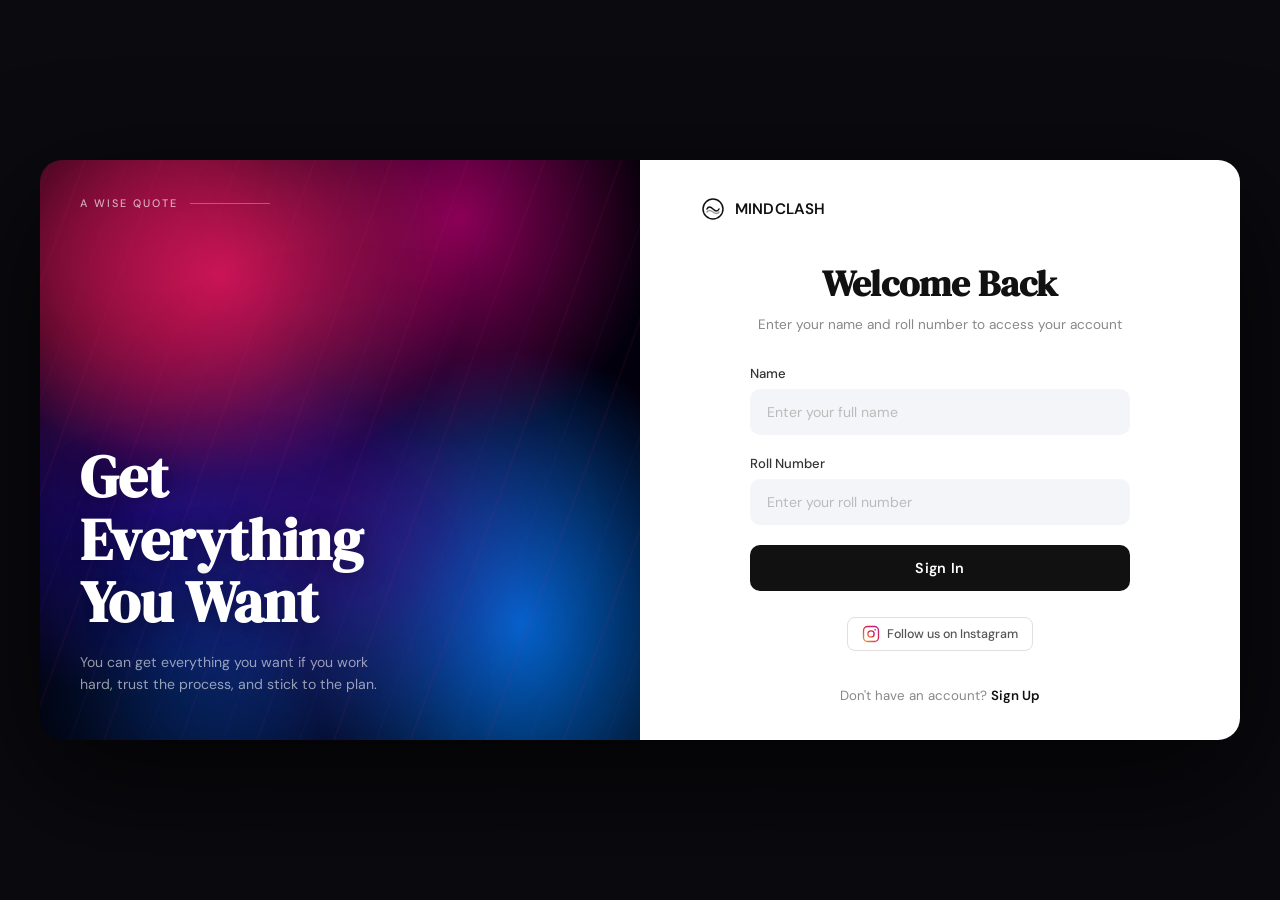
==== commit 28590083: "Add files via upload" ====
--- a/index.html
+++ b/index.html
@@ -1,55 +1,454 @@
 <!DOCTYPE html>
 <html lang="en">
 <head>
-    <meta charset="UTF-8">
-    <meta name="viewport" content="width=device-width, initial-scale=1.0">
-    <title>Chitkara University - Student Portal</title>
-    <link rel="stylesheet" href="style.css">
-    <link rel="preconnect" href="https://fonts.googleapis.com">
-    <link rel="preconnect" href="https://fonts.gstatic.com" crossorigin>
-    <link href="https://fonts.googleapis.com/css2?family=Inter:wght@400;500;600;700&display=swap" rel="stylesheet">
+<meta charset="UTF-8" />
+<meta name="viewport" content="width=device-width, initial-scale=1.0" />
+<title>MINDCLASH — Sign In</title>
+
+<!-- Google Fonts -->
+<link rel="preconnect" href="https://fonts.googleapis.com" />
+<link rel="preconnect" href="https://fonts.gstatic.com" crossorigin />
+<link href="https://fonts.googleapis.com/css2?family=DM+Serif+Display:ital@0;1&family=DM+Sans:wght@300;400;500;600&display=swap" rel="stylesheet" />
+
+<style>
+  /* ── Reset ───────────────────────────────────────────────── */
+  *, *::before, *::after { box-sizing: border-box; margin: 0; padding: 0; }
+
+  /* ── Page shell ─────────────────────────────────────────── */
+  html, body {
+    height: 100%;
+    background: #0a0a0f;
+    display: grid;
+    place-items: center;
+    font-family: 'DM Sans', sans-serif;
+  }
+
+  /* ── Outer card ─────────────────────────────────────────── */
+  .card {
+    display: flex;
+    width: min(1200px, 96vw);
+    min-height: 580px;
+    border-radius: 22px;
+    overflow: hidden;
+    box-shadow: 0 40px 120px rgba(0,0,0,.7);
+  }
+
+  /* ══════════════════════════════════════════════════════════
+     LEFT PANEL — abstract fluid art + quote
+     ══════════════════════════════════════════════════════════ */
+  .left {
+    flex: 0 0 50%;
+    position: relative;
+    background: #0d0015;
+    overflow: hidden;
+    display: flex;
+    flex-direction: column;
+    justify-content: space-between;
+    padding: 36px 40px 44px;
+  }
+
+  /* Layered CSS gradient that mimics the flowing silk image */
+  .left::before {
+    content: '';
+    position: absolute;
+    inset: 0;
+    background:
+      radial-gradient(ellipse 70% 60% at 30% 20%,  #c0165a 0%, transparent 60%),
+      radial-gradient(ellipse 60% 70% at 70% 10%,  #8b0057 0%, transparent 55%),
+      radial-gradient(ellipse 80% 50% at 20% 60%,  #1a0a6e 0%, transparent 65%),
+      radial-gradient(ellipse 60% 80% at 80% 80%,  #0066cc 0%, transparent 60%),
+      radial-gradient(ellipse 100% 100% at 50% 50%, #05001a 0%, #000000 100%);
+    z-index: 0;
+  }
+
+  /* Flowing streaks overlay */
+  .left::after {
+    content: '';
+    position: absolute;
+    inset: -50%;
+    background:
+      repeating-linear-gradient(
+        118deg,
+        transparent 0px,
+        transparent 30px,
+        rgba(200, 30, 100, .07) 31px,
+        rgba(200, 30, 100, .07) 32px,
+        transparent 33px,
+        transparent 70px,
+        rgba(80, 60, 200, .06) 71px,
+        rgba(80, 60, 200, .06) 72px
+      );
+    transform: rotate(-8deg);
+    z-index: 1;
+    animation: shiftStreaks 12s linear infinite alternate;
+  }
+
+  @keyframes shiftStreaks {
+    from { transform: rotate(-8deg) translateY(0); }
+    to   { transform: rotate(-8deg) translateY(60px); }
+  }
+
+  /* Glowing orbs for depth */
+  .orb {
+    position: absolute;
+    border-radius: 50%;
+    filter: blur(70px);
+    z-index: 2;
+    pointer-events: none;
+    animation: pulse 8s ease-in-out infinite alternate;
+  }
+  .orb-1 { width: 340px; height: 340px; top: -80px;  left: -60px;  background: rgba(220,20,80,.45); }
+  .orb-2 { width: 280px; height: 280px; top: 40%;    left: 30%;    background: rgba(100,30,200,.35); }
+  .orb-3 { width: 240px; height: 240px; bottom: -60px; left: 10%;  background: rgba(10,80,200,.50); }
+
+  @keyframes pulse {
+    from { opacity: .7; transform: scale(1); }
+    to   { opacity: 1;  transform: scale(1.08); }
+  }
+
+  /* Quote label */
+  .quote-label {
+    position: relative;
+    z-index: 10;
+    display: flex;
+    align-items: center;
+    gap: 12px;
+    color: rgba(255,255,255,.65);
+    font-size: .68rem;
+    letter-spacing: .18em;
+    text-transform: uppercase;
+    font-weight: 500;
+  }
+  .quote-label::after {
+    content: '';
+    flex: 1;
+    height: 1px;
+    background: rgba(255,255,255,.3);
+    max-width: 80px;
+  }
+
+  /* Bottom copy */
+  .left-bottom {
+    position: relative;
+    z-index: 10;
+  }
+  .left-bottom h1 {
+    font-family: 'DM Serif Display', serif;
+    font-size: clamp(2.6rem, 4.5vw, 3.6rem);
+    color: #fff;
+    line-height: 1.08;
+    margin-bottom: 18px;
+    text-shadow: 0 2px 24px rgba(0,0,0,.4);
+  }
+  .left-bottom p {
+    color: rgba(255,255,255,.58);
+    font-size: .88rem;
+    line-height: 1.6;
+    max-width: 320px;
+  }
+
+  /* ══════════════════════════════════════════════════════════
+     RIGHT PANEL — login form
+     ══════════════════════════════════════════════════════════ */
+  .right {
+    flex: 1;
+    background: #fff;
+    display: flex;
+    flex-direction: column;
+    align-items: center;
+    justify-content: space-between;
+    padding: 36px 60px 36px;
+  }
+
+  /* Branding */
+  .brand {
+    display: flex;
+    align-items: center;
+    gap: 9px;
+    font-size: .95rem;
+    font-weight: 600;
+    color: #111;
+    letter-spacing: .01em;
+    align-self: flex-start;
+  }
+  .brand-icon {
+    width: 26px;
+    height: 26px;
+  }
+
+  /* Form wrapper */
+  .form-wrap {
+    width: 100%;
+    max-width: 380px;
+  }
+
+  .form-title {
+    font-family: 'DM Serif Display', serif;
+    font-size: 2.3rem;
+    color: #111;
+    margin-bottom: 8px;
+    text-align: center;
+  }
+  .form-sub {
+    text-align: center;
+    color: #888;
+    font-size: .85rem;
+    margin-bottom: 32px;
+  }
+
+  /* Field */
+  .field { margin-bottom: 20px; }
+  .field label {
+    display: block;
+    font-size: .82rem;
+    font-weight: 500;
+    color: #333;
+    margin-bottom: 7px;
+  }
+  .input-wrap {
+    position: relative;
+  }
+  .input-wrap input {
+    width: 100%;
+    padding: 13px 46px 13px 16px;
+    background: #f4f5f8;
+    border: 1.5px solid transparent;
+    border-radius: 10px;
+    font-size: .88rem;
+    color: #111;
+    font-family: inherit;
+    transition: border-color .2s, background .2s;
+    outline: none;
+  }
+  .input-wrap input:focus {
+    background: #fff;
+    border-color: #111;
+  }
+  .input-wrap input::placeholder { color: #bbb; }
+
+  /* Buttons */
+  .btn-signin {
+    width: 100%;
+    padding: 14px;
+    background: #111;
+    color: #fff;
+    border: none;
+    border-radius: 10px;
+    font-size: .9rem;
+    font-weight: 600;
+    cursor: pointer;
+    margin-bottom: 12px;
+    font-family: inherit;
+    transition: background .2s, transform .1s;
+    letter-spacing: .02em;
+  }
+  .btn-signin:hover  { background: #2a2a2a; }
+  .btn-signin:active { transform: scale(.98); }
+
+  .btn-instagram {
+    display: inline-flex;
+    align-items: center;
+    gap: 7px;
+    padding: 7px 14px;
+    background: #fff;
+    border: 1.5px solid #e0e0e0;
+    border-radius: 8px;
+    font-size: .78rem;
+    color: #555;
+    font-weight: 500;
+    cursor: pointer;
+    font-family: inherit;
+    text-decoration: none;
+    transition: background .2s, border-color .2s, color .2s;
+    margin-top: 14px;
+  }
+  .btn-instagram:hover { background: #fdf0f5; border-color: #dc2743; color: #dc2743; }
+  .ig-wrap { text-align: center; }
+
+  /* Error message */
+  .error-msg {
+    display: none;
+    background: #fff0f0;
+    border: 1px solid #ffcccc;
+    color: #cc0000;
+    font-size: .8rem;
+    border-radius: 8px;
+    padding: 9px 12px;
+    margin-bottom: 14px;
+    text-align: center;
+  }
+  .error-msg.visible { display: block; }
+
+  /* Footer */
+  .form-footer {
+    font-size: .83rem;
+    color: #888;
+    text-align: center;
+  }
+  .form-footer a {
+    color: #111;
+    font-weight: 600;
+    text-decoration: none;
+  }
+  .form-footer a:hover { text-decoration: underline; }
+
+  /* Responsive */
+  @media (max-width: 720px) {
+    .card { flex-direction: column; border-radius: 16px; }
+    .left  { flex: 0 0 220px; }
+    .right { padding: 30px 28px; }
+  }
+</style>
 </head>
 <body>
-    <div class="container">
-        <div class="login-panel">
-            <header class="login-header">
-                <img src="logo.svg" alt="Chitkara University Logo" class="logo">
-            </header>
-            
-            <main class="login-main">
-                <h1>Welcome back</h1>
-                <p class="subtitle">Please enter your details to continue.</p>
-
-                <form id="login-form">
-                    <div class="input-group">
-                        <label for="student-name">Student Name</label>
-                        <input type="text" id="student-name" required>
-                    </div>
-                    <div class="input-group">
-                        <label for="roll-number">Roll Number</label>
-                        <input type="text" id="roll-number" required>
-                    </div>
-                    
-                    <div class="options">
-                        <div class="remember-me">
-                            <input type="checkbox" id="remember">
-                            <label for="remember">Remember for 30 days</label>
-                        </div>
-                    </div>
-
-                    <button type="submit" class="btn-primary">Sign In</button>
-                    <p id="error-message" class="error"></p>
-                </form>
-                
-                <div class="admin-access">
-                    <p>Are you a teacher? <a href="admin.html" class="admin-link">Access Admin Portal</a></p>
-                </div>
-            </main>
+
+<div class="card">
+
+  <!-- ─── LEFT PANEL ─────────────────────────────────────── -->
+  <div class="left">
+    <div class="orb orb-1"></div>
+    <div class="orb orb-2"></div>
+    <div class="orb orb-3"></div>
+
+    <div class="quote-label">A Wise Quote</div>
+
+    <div class="left-bottom">
+      <h1>Get<br>Everything<br>You Want</h1>
+      <p>You can get everything you want if you work hard,
+         trust the process, and stick to the plan.</p>
+    </div>
+  </div>
+
+  <!-- ─── RIGHT PANEL ────────────────────────────────────── -->
+  <div class="right">
+
+    <!-- Branding -->
+    <div class="brand">
+      <!-- Simple wave/brain SVG logo mark -->
+      <svg class="brand-icon" viewBox="0 0 26 26" fill="none" xmlns="http://www.w3.org/2000/svg">
+        <path d="M3 13C3 7.477 7.477 3 13 3s10 4.477 10 10-4.477 10-10 10S3 18.523 3 13Z"
+              stroke="#111" stroke-width="1.5"/>
+        <path d="M7 13q2-4 6 0t6 0" stroke="#111" stroke-width="1.5" stroke-linecap="round"/>
+        <path d="M7 16q2-3 6 0t6 0" stroke="#111" stroke-width="1.5" stroke-linecap="round" stroke-opacity=".4"/>
+      </svg>
+      MINDCLASH
+    </div>
+
+    <!-- Form -->
+    <div class="form-wrap">
+      <h2 class="form-title">Welcome Back</h2>
+      <p class="form-sub">Enter your name and roll number to access your account</p>
+
+      <!-- Error banner -->
+      <div class="error-msg" id="errorMsg"></div>
+
+      <!-- Name — FIELD 1 -->
+      <div class="field">
+        <label for="nameInput">Name</label>
+        <div class="input-wrap">
+          <input
+            type="text"
+            id="nameInput"
+            placeholder="Enter your full name"
+            autocomplete="name"
+          />
         </div>
-        <div class="illustration-panel">
-             <img src="illustration.svg" alt="Illustration of a person at a helpdesk" class="illustration-svg">
+      </div>
+
+      <!-- Roll Number — FIELD 2 -->
+      <div class="field">
+        <label for="rollInput">Roll Number</label>
+        <div class="input-wrap">
+          <input
+            type="text"
+            id="rollInput"
+            placeholder="Enter your roll number"
+            autocomplete="username"
+          />
         </div>
+      </div>
+
+      <!-- Sign In -->
+      <button class="btn-signin" id="signInBtn" onclick="onSignIn()">Sign In</button>
+
+      <!-- Instagram — ⚠️ Replace href with your actual Instagram URL -->
+      <div class="ig-wrap">
+        <a class="btn-instagram" href="https://www.instagram.com/YOUR_HANDLE" target="_blank" rel="noopener">
+        <!-- Instagram gradient icon -->
+        <svg width="18" height="18" viewBox="0 0 24 24" fill="none" xmlns="http://www.w3.org/2000/svg">
+          <defs>
+            <linearGradient id="ig-grad" x1="0%" y1="100%" x2="100%" y2="0%">
+              <stop offset="0%"   stop-color="#f09433"/>
+              <stop offset="25%"  stop-color="#e6683c"/>
+              <stop offset="50%"  stop-color="#dc2743"/>
+              <stop offset="75%"  stop-color="#cc2366"/>
+              <stop offset="100%" stop-color="#bc1888"/>
+            </linearGradient>
+          </defs>
+          <rect x="2" y="2" width="20" height="20" rx="5.5" stroke="url(#ig-grad)" stroke-width="1.8"/>
+          <circle cx="12" cy="12" r="4.2" stroke="url(#ig-grad)" stroke-width="1.8"/>
+          <circle cx="17.5" cy="6.5" r="1.1" fill="url(#ig-grad)"/>
+        </svg>
+        Follow us on Instagram
+      </a>
+      </div>
     </div>
-    <script src="app.js"></script>
+
+    <!-- Footer -->
+    <p class="form-footer">
+      Don't have an account? <a href="#">Sign Up</a>
+    </p>
+
+  </div><!-- .right -->
+</div><!-- .card -->
+
+<!-- ── auth.js must be loaded before this page's inline script ── -->
+<!--
+  USER CONFIG AREA — SCRIPT LOADING
+  Load auth.js (and optionally the Google Identity Services library):
+  <script src="auth.js"></script>
+  <script src="https://accounts.google.com/gsi/client" async defer></script>
+-->
+<script src="auth.js"></script>
+
+<script>
+  // ── Allow Enter key to submit ───────────────────────────────
+  [document.getElementById('nameInput'), document.getElementById('rollInput')].forEach(el => {
+    el.addEventListener('keydown', e => { if (e.key === 'Enter') onSignIn(); });
+  });
+
+  // ── Sign-In handler ─────────────────────────────────────────
+  async function onSignIn() {
+    const name = document.getElementById('nameInput').value.trim();
+    const roll = document.getElementById('rollInput').value.trim();
+    const errEl = document.getElementById('errorMsg');
+    const btn   = document.getElementById('signInBtn');
+
+    if (!name || !roll) {
+      showError('Please enter both your name and roll number.');
+      return;
+    }
+
+    btn.textContent = 'Signing in…';
+    btn.disabled = true;
+    errEl.classList.remove('visible');
+
+    try {
+      const result = await window.MindClashAuth.handleLogin(name, roll);
+      if (!result.success) showError(result.message || 'Login failed.');
+    } catch (err) {
+      showError('Unexpected error. Please try again.');
+    } finally {
+      btn.textContent = 'Sign In';
+      btn.disabled = false;
+    }
+  }
+
+  function showError(msg) {
+    const el = document.getElementById('errorMsg');
+    el.textContent = msg;
+    el.classList.add('visible');
+  }
+</script>
 </body>
 </html>
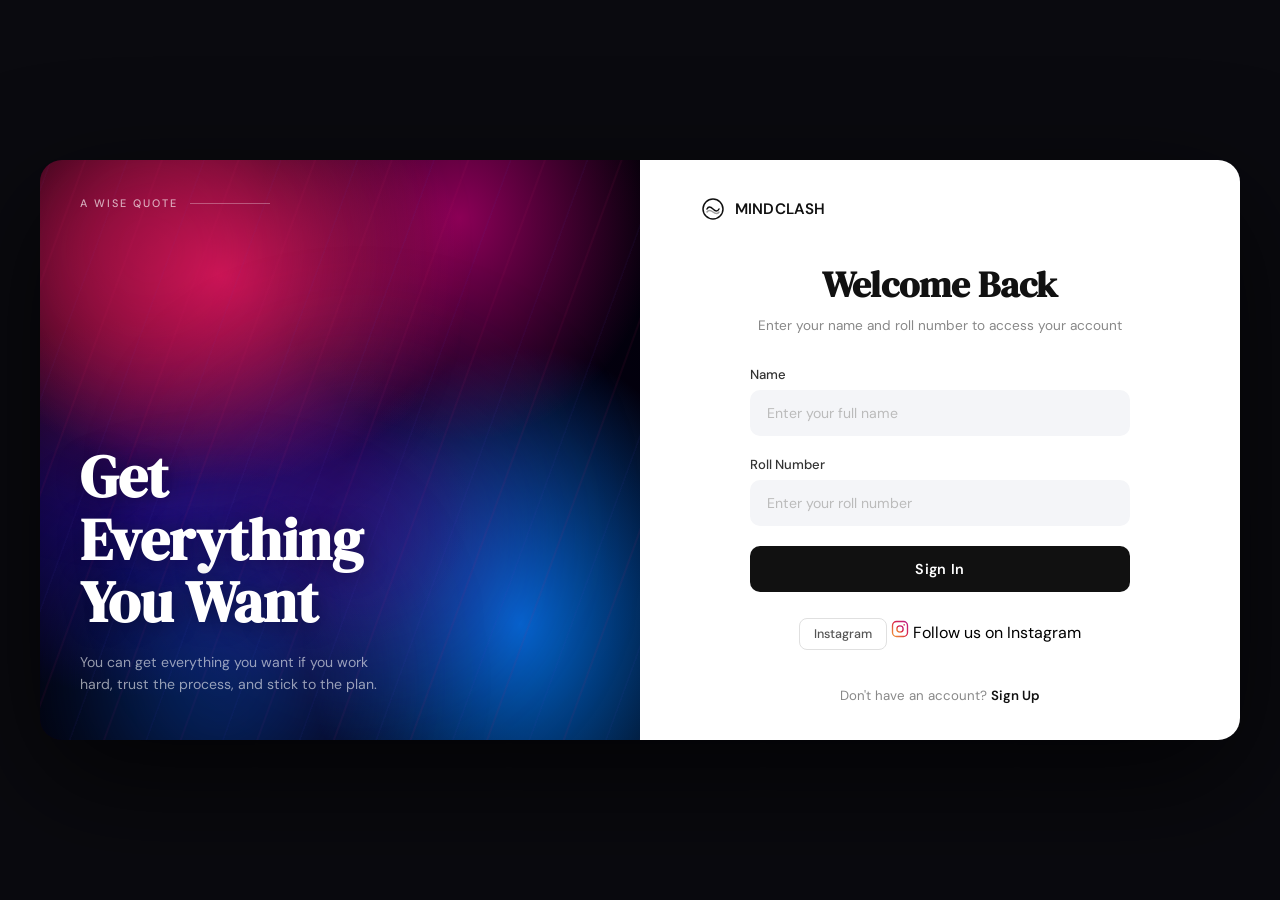
==== commit cedb7f54: "Fix Instagram link in index.html" ====
--- a/index.html
+++ b/index.html
@@ -373,8 +373,9 @@
 
       <!-- Instagram — ⚠️ Replace href with your actual Instagram URL -->
       <div class="ig-wrap">
-        <a class="btn-instagram" href="https://www.instagram.com/YOUR_HANDLE" target="_blank" rel="noopener">
-        <!-- Instagram gradient icon -->
+       <a class="btn-instagram" href="https://www.instagram.com/wealthclub_cbs?igsh=NTc2aXJkMmNldnAw" target="_blank" rel="noopener">
+  Instagram
+</a>
         <svg width="18" height="18" viewBox="0 0 24 24" fill="none" xmlns="http://www.w3.org/2000/svg">
           <defs>
             <linearGradient id="ig-grad" x1="0%" y1="100%" x2="100%" y2="0%">
